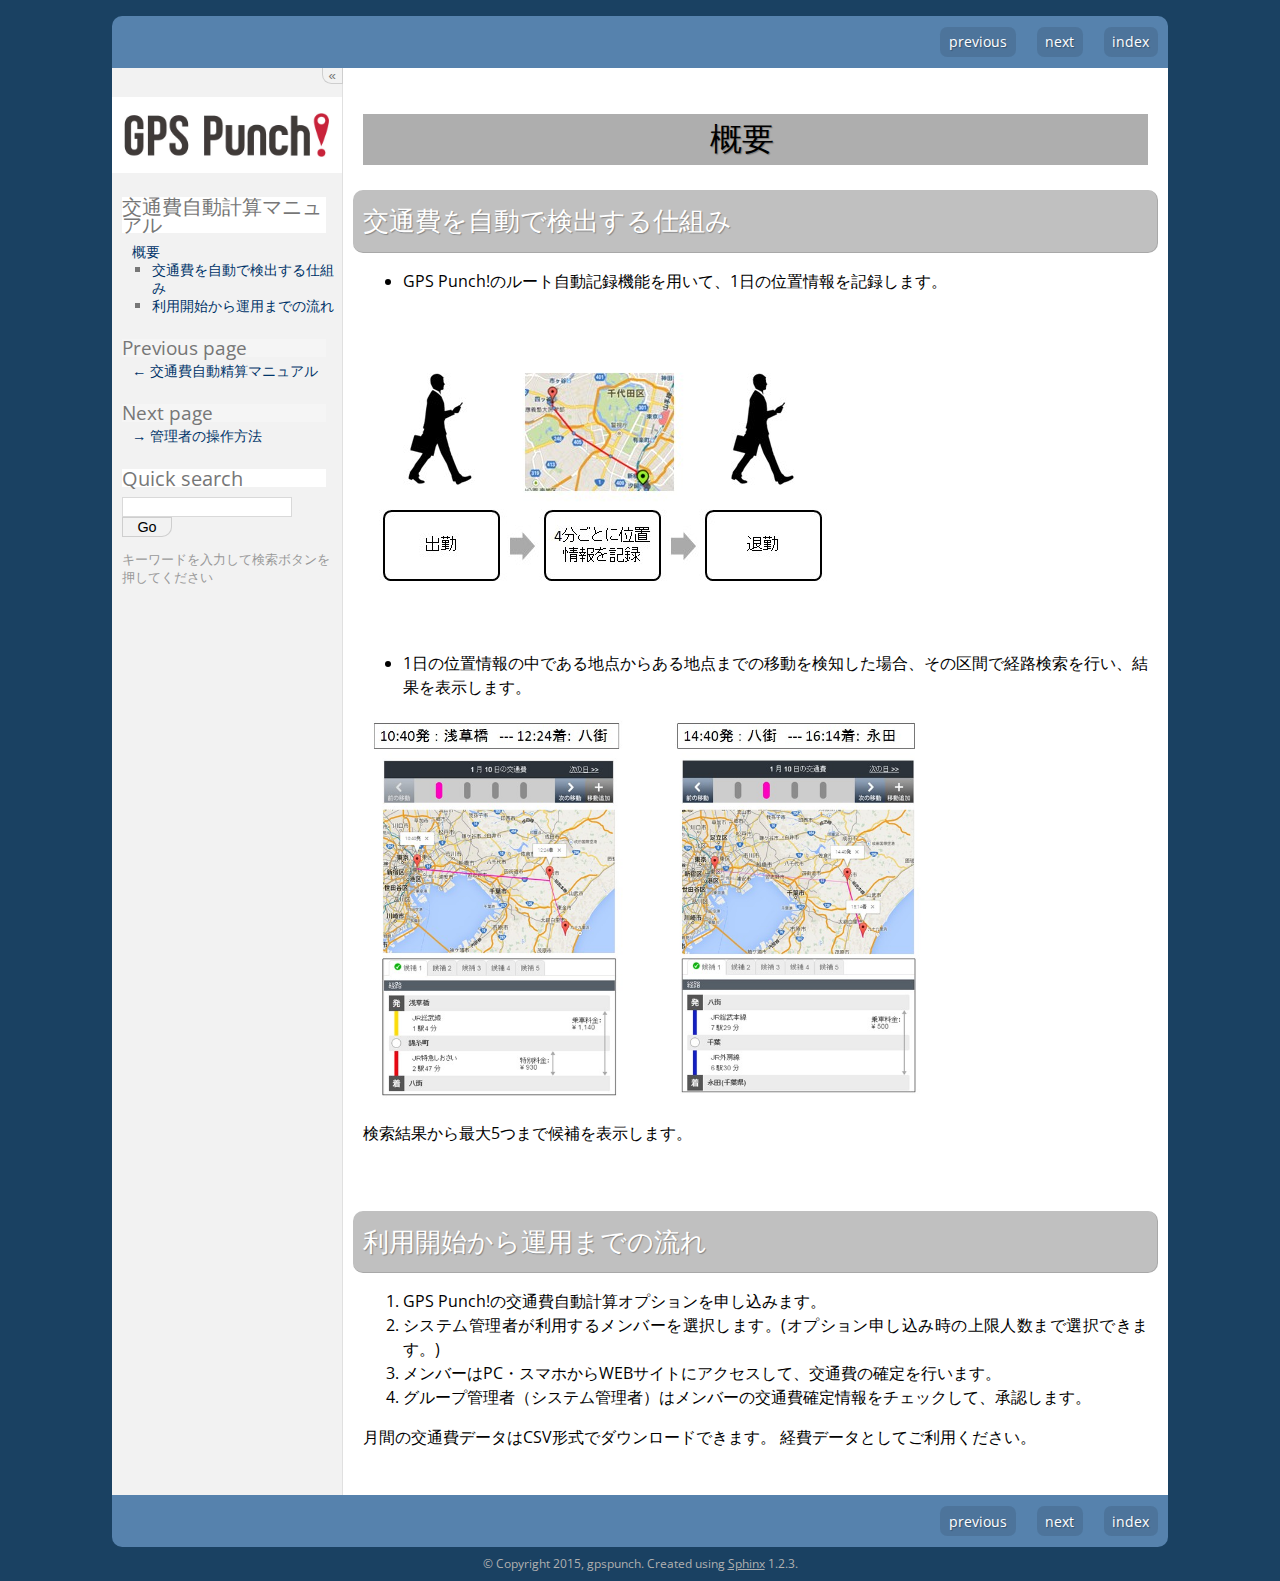
==== chap1.html @ 4dc42f8c "To some extent completed." ====
<!DOCTYPE html PUBLIC "-//W3C//DTD XHTML 1.0 Transitional//EN"
  "http://www.w3.org/TR/xhtml1/DTD/xhtml1-transitional.dtd">


<html xmlns="http://www.w3.org/1999/xhtml">
  <head>
    <meta http-equiv="Content-Type" content="text/html; charset=utf-8" />
    
    <title>概要 &mdash; afc 1.0.0 documentation</title>
    
    <link rel="stylesheet" href="_static/help.css" type="text/css" />
    <link rel="stylesheet" href="_static/pygments.css" type="text/css" />
    <link rel="stylesheet" href="//fonts.googleapis.com/css?family=Noticia+Text|Open+Sans|Droid+Sans+Mono" type="text/css" />
    
    <script type="text/javascript">
      var DOCUMENTATION_OPTIONS = {
        URL_ROOT:    './',
        VERSION:     '1.0.0',
        COLLAPSE_INDEX: false,
        FILE_SUFFIX: '.html',
        HAS_SOURCE:  true
      };
    </script>
    <script type="text/javascript" src="_static/jquery.js"></script>
    <script type="text/javascript" src="_static/underscore.js"></script>
    <script type="text/javascript" src="_static/doctools.js"></script>
    <script type="text/javascript" src="_static/jquery.balloon.js"></script>
    <script type="text/javascript" src="_static/jquery.smooth-scroll.min.js"></script>
    <script type="text/javascript" src="_static/help.js"></script>
    <script type="text/javascript" src="_static/jquery.cookie.js"></script>
    <script type="text/javascript" src="_static/cloud.js"></script>
    <link rel="top" title="afc 1.0.0 documentation" href="index.html" />
    <link rel="next" title="管理者の操作方法" href="chap2.html" />
    <link rel="prev" title="交通費自動精算マニュアル" href="index.html" /> 
        <meta name="viewport" content="width=device-width, initial-scale=1">
  </head>
  <body>
    <div class="relbar-top">
        
    <div class="related">
      <h3>Navigation</h3>
      <ul>
        <li class="right" style="margin-right: 10px">
          <a href="genindex.html" title="General Index"
             accesskey="I">index</a></li>
        <li class="right" >
          <a href="chap2.html" title="管理者の操作方法"
             accesskey="N">next</a> &nbsp; &nbsp;</li>
        <li class="right" >
          <a href="index.html" title="交通費自動精算マニュアル"
             accesskey="P">previous</a> &nbsp; &nbsp;</li>
    <li><a href="index.html">afc 1.0.0 documentation</a> &raquo;</li>
 
      </ul>
    </div>
    </div>
  

    <div class="document">
      <div class="documentwrapper">
        <div class="bodywrapper">
          <div class="body">
            
<div class="section" id="id1">
<h1>概要<a class="headerlink" href="#id1" title="Permalink to this headline">¶</a></h1>
<div class="section" id="id2">
<h2>交通費を自動で検出する仕組み<a class="headerlink" href="#id2" title="Permalink to this headline">¶</a></h2>
<ul class="simple">
<li>GPS Punch!のルート自動記録機能を用いて、1日の位置情報を記録します。</li>
</ul>
<p><img alt="自動記録の仕組みについて" src="_images/chp1_1.jpg" /></p>
<div class="line-block">
<div class="line"><br /></div>
</div>
<ul class="simple">
<li>1日の位置情報の中である地点からある地点までの移動を検知した場合、その区間で経路検索を行い、結果を表示します。</li>
</ul>
<p><a class="reference internal" href="_images/chp1_2.jpg"><img alt="入力画面について" src="_images/chp1_2.jpg" style="width: 570.0px; height: 390.6px;" /></a></p>
<p>検索結果から最大5つまで候補を表示します。</p>
<div class="line-block">
<div class="line"><br /></div>
</div>
</div>
<div class="section" id="id3">
<h2>利用開始から運用までの流れ<a class="headerlink" href="#id3" title="Permalink to this headline">¶</a></h2>
<ol class="arabic simple">
<li>GPS Punch!の交通費自動計算オプションを申し込みます。</li>
<li>システム管理者が利用するメンバーを選択します。(オプション申し込み時の上限人数まで選択できます。)</li>
<li>メンバーはPC・スマホからWEBサイトにアクセスして、交通費の確定を行います。</li>
<li>グループ管理者（システム管理者）はメンバーの交通費確定情報をチェックして、承認します。</li>
</ol>
<p>月間の交通費データはCSV形式でダウンロードできます。 経費データとしてご利用ください。</p>
</div>
</div>


          </div>
        </div>
      </div>
      <div class="sphinxsidebar">
        <div class="sphinxsidebarwrapper">
        <p class="logo"><a href="index.html" title="index">
          <img class="logo" src="_static/gpsp_logo.jpg" alt="Logo"/>
        </a></p>
  <h3><a href="index.html">交通費自動計算マニュアル</a></h3>
  <ul>
<li><a class="reference internal" href="#">概要</a><ul>
<li><a class="reference internal" href="#id2">交通費を自動で検出する仕組み</a></li>
<li><a class="reference internal" href="#id3">利用開始から運用までの流れ</a></li>
</ul>
</li>
</ul>

  <div class="sphinxprev">
    <h4>Previous page</h4>
    <p class="topless"><a href="index.html"
                          title="Previous page">&larr; 交通費自動精算マニュアル</a></p>
  </div>
  <div class="sphinxnext">
    <h4>Next page</h4>
    <p class="topless"><a href="chap2.html"
                          title="Next page">&rarr; 管理者の操作方法</a></p>
  </div>
<div id="searchbox" style="display: none">
  <h3>Quick search</h3>
    <form class="search" action="search.html" method="get">
      <input type="text" name="q" />
      <input type="submit" value="Go" />
      <input type="hidden" name="check_keywords" value="yes" />
      <input type="hidden" name="area" value="default" />
    </form>
    <p class="searchtip" style="font-size: 90%">
    キーワードを入力して検索ボタンを押してください
    </p>
</div>
<script type="text/javascript">$('#searchbox').show(0);</script>
<script>
  (function(i,s,o,g,r,a,m){i['GoogleAnalyticsObject']=r;i[r]=i[r]||function(){
  (i[r].q=i[r].q||[]).push(arguments)},i[r].l=1*new Date();a=s.createElement(o),
  m=s.getElementsByTagName(o)[0];a.async=1;a.src=g;m.parentNode.insertBefore(a,m)
  })(window,document,'script','//www.google-analytics.com/analytics.js','ga');

  ga('create', 'UA-36034455-1', 'auto');
  ga('send', 'pageview');

</script>
        </div>
      </div>
      <div class="clearer"></div>
    </div>
    <div class="relbar-bottom">
        
    <div class="related">
      <h3>Navigation</h3>
      <ul>
        <li class="right" style="margin-right: 10px">
          <a href="genindex.html" title="General Index"
             >index</a></li>
        <li class="right" >
          <a href="chap2.html" title="管理者の操作方法"
             >next</a> &nbsp; &nbsp;</li>
        <li class="right" >
          <a href="index.html" title="交通費自動精算マニュアル"
             >previous</a> &nbsp; &nbsp;</li>
    <li><a href="index.html">afc 1.0.0 documentation</a> &raquo;</li>
 
      </ul>
    </div>
    </div>

    <div class="footer">
        &copy; Copyright 2015, gpspunch.
      Created using <a href="http://sphinx-doc.org/">Sphinx</a> 1.2.3.
    </div>
    <!-- cloud_sptheme 1.4 -->
  </body>
</html>
---- _static/help.css ----
@import url("cloud.css");
h1 {
    background-color: #aeaeae !important;
}
h2 {
    background-color: #c0c0c0 !important;
    font-style:normal !important;
}
h3{
    background-color: #fff !important;
}
h4{
    background-color: #f5f5f5 !important;
}

div.sphinxsidebar #searchbox input[type="submit"] {
    width: 50px;
}
dt[id^='term'] {
    font-size: 100%;
    font-style:bold;
}
img.sp { max-height: 200px;}
.related li:last-child {
    visibility: hidden;
}
.strike {
    text-decoration: line-through;
}
.align-bottom {
    vertical-align: middle;
}
---- _static/pygments.css ----
.highlight .hll { background-color: #ffffcc }
.highlight  { background: #eeffcc; }
.highlight .c { color: #408090; font-style: italic } /* Comment */
.highlight .err { border: 1px solid #FF0000 } /* Error */
.highlight .k { color: #007020; font-weight: bold } /* Keyword */
.highlight .o { color: #666666 } /* Operator */
.highlight .cm { color: #408090; font-style: italic } /* Comment.Multiline */
.highlight .cp { color: #007020 } /* Comment.Preproc */
.highlight .c1 { color: #408090; font-style: italic } /* Comment.Single */
.highlight .cs { color: #408090; background-color: #fff0f0 } /* Comment.Special */
.highlight .gd { color: #A00000 } /* Generic.Deleted */
.highlight .ge { font-style: italic } /* Generic.Emph */
.highlight .gr { color: #FF0000 } /* Generic.Error */
.highlight .gh { color: #000080; font-weight: bold } /* Generic.Heading */
.highlight .gi { color: #00A000 } /* Generic.Inserted */
.highlight .go { color: #333333 } /* Generic.Output */
.highlight .gp { color: #c65d09; font-weight: bold } /* Generic.Prompt */
.highlight .gs { font-weight: bold } /* Generic.Strong */
.highlight .gu { color: #800080; font-weight: bold } /* Generic.Subheading */
.highlight .gt { color: #0044DD } /* Generic.Traceback */
.highlight .kc { color: #007020; font-weight: bold } /* Keyword.Constant */
.highlight .kd { color: #007020; font-weight: bold } /* Keyword.Declaration */
.highlight .kn { color: #007020; font-weight: bold } /* Keyword.Namespace */
.highlight .kp { color: #007020 } /* Keyword.Pseudo */
.highlight .kr { color: #007020; font-weight: bold } /* Keyword.Reserved */
.highlight .kt { color: #902000 } /* Keyword.Type */
.highlight .m { color: #208050 } /* Literal.Number */
.highlight .s { color: #4070a0 } /* Literal.String */
.highlight .na { color: #4070a0 } /* Name.Attribute */
.highlight .nb { color: #007020 } /* Name.Builtin */
.highlight .nc { color: #0e84b5; font-weight: bold } /* Name.Class */
.highlight .no { color: #60add5 } /* Name.Constant */
.highlight .nd { color: #555555; font-weight: bold } /* Name.Decorator */
.highlight .ni { color: #d55537; font-weight: bold } /* Name.Entity */
.highlight .ne { color: #007020 } /* Name.Exception */
.highlight .nf { color: #06287e } /* Name.Function */
.highlight .nl { color: #002070; font-weight: bold } /* Name.Label */
.highlight .nn { color: #0e84b5; font-weight: bold } /* Name.Namespace */
.highlight .nt { color: #062873; font-weight: bold } /* Name.Tag */
.highlight .nv { color: #bb60d5 } /* Name.Variable */
.highlight .ow { color: #007020; font-weight: bold } /* Operator.Word */
.highlight .w { color: #bbbbbb } /* Text.Whitespace */
.highlight .mf { color: #208050 } /* Literal.Number.Float */
.highlight .mh { color: #208050 } /* Literal.Number.Hex */
.highlight .mi { color: #208050 } /* Literal.Number.Integer */
.highlight .mo { color: #208050 } /* Literal.Number.Oct */
.highlight .sb { color: #4070a0 } /* Literal.String.Backtick */
.highlight .sc { color: #4070a0 } /* Literal.String.Char */
.highlight .sd { color: #4070a0; font-style: italic } /* Literal.String.Doc */
.highlight .s2 { color: #4070a0 } /* Literal.String.Double */
.highlight .se { color: #4070a0; font-weight: bold } /* Literal.String.Escape */
.highlight .sh { color: #4070a0 } /* Literal.String.Heredoc */
.highlight .si { color: #70a0d0; font-style: italic } /* Literal.String.Interpol */
.highlight .sx { color: #c65d09 } /* Literal.String.Other */
.highlight .sr { color: #235388 } /* Literal.String.Regex */
.highlight .s1 { color: #4070a0 } /* Literal.String.Single */
.highlight .ss { color: #517918 } /* Literal.String.Symbol */
.highlight .bp { color: #007020 } /* Name.Builtin.Pseudo */
.highlight .vc { color: #bb60d5 } /* Name.Variable.Class */
.highlight .vg { color: #bb60d5 } /* Name.Variable.Global */
.highlight .vi { color: #bb60d5 } /* Name.Variable.Instance */
.highlight .il { color: #208050 } /* Literal.Number.Integer.Long */
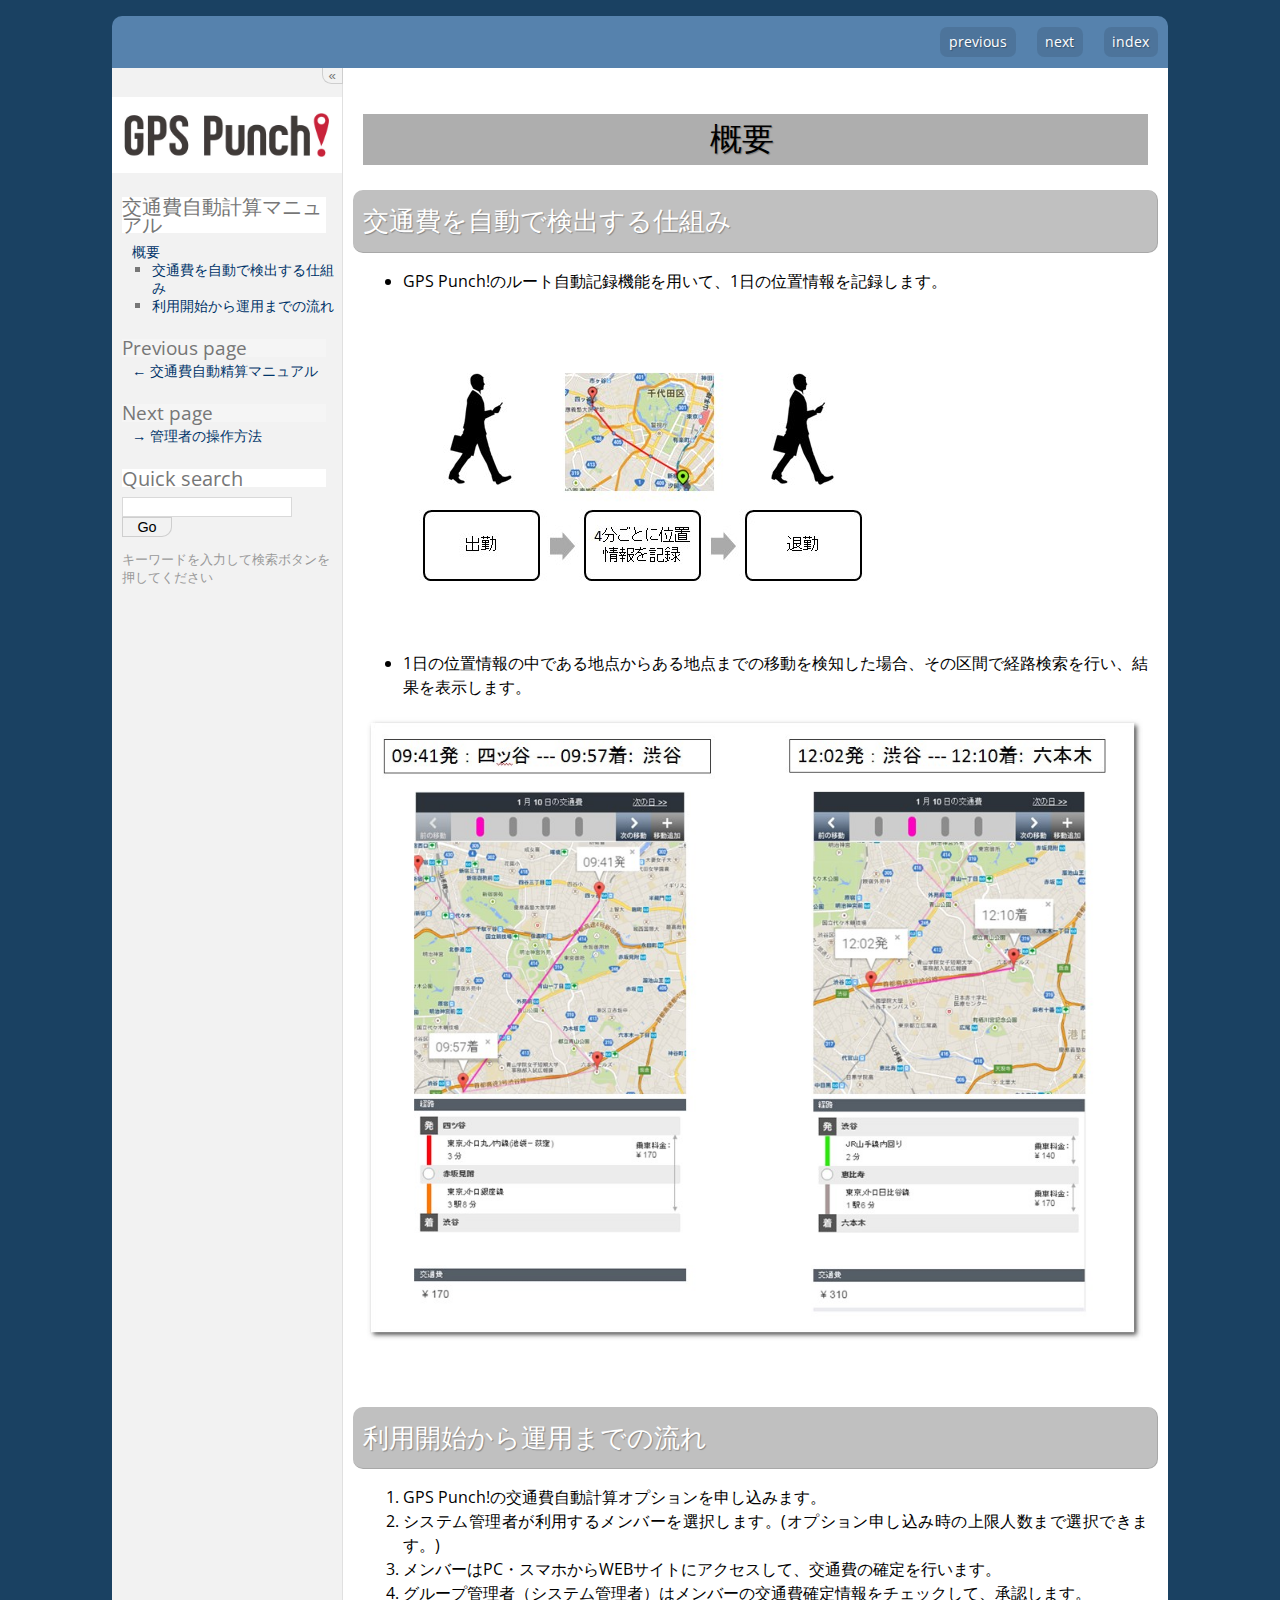
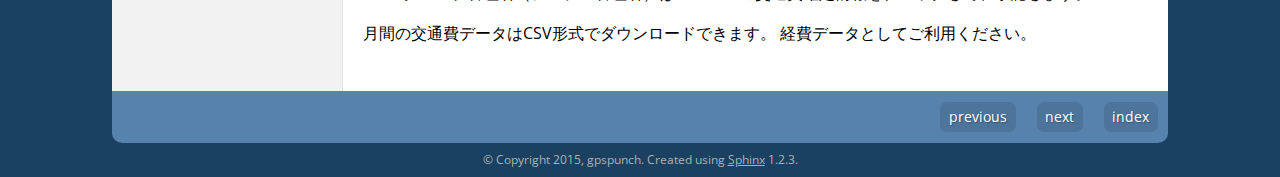
==== commit 23091de8: "Fixed images." ====
--- a/chap1.html
+++ b/chap1.html
@@ -67,18 +67,18 @@
 <h1>概要<a class="headerlink" href="#id1" title="Permalink to this headline">¶</a></h1>
 <div class="section" id="id2">
 <h2>交通費を自動で検出する仕組み<a class="headerlink" href="#id2" title="Permalink to this headline">¶</a></h2>
-<ul class="simple">
-<li>GPS Punch!のルート自動記録機能を用いて、1日の位置情報を記録します。</li>
+<ul>
+<li><p class="first">GPS Punch!のルート自動記録機能を用いて、1日の位置情報を記録します。</p>
+<p><img alt="自動記録の仕組みについて" src="_images/chp1_1.jpg" /></p>
+</li>
 </ul>
-<p><img alt="自動記録の仕組みについて" src="_images/chp1_1.jpg" /></p>
 <div class="line-block">
 <div class="line"><br /></div>
 </div>
 <ul class="simple">
 <li>1日の位置情報の中である地点からある地点までの移動を検知した場合、その区間で経路検索を行い、結果を表示します。</li>
 </ul>
-<p><a class="reference internal" href="_images/chp1_2.jpg"><img alt="入力画面について" src="_images/chp1_2.jpg" style="width: 570.0px; height: 390.6px;" /></a></p>
-<p>検索結果から最大5つまで候補を表示します。</p>
+<p><a class="reference internal" href="_images/chp1_2.jpg"><img alt="入力画面について" src="_images/chp1_2.jpg" style="width: 780.0px; height: 626.4px;" /></a></p>
 <div class="line-block">
 <div class="line"><br /></div>
 </div>
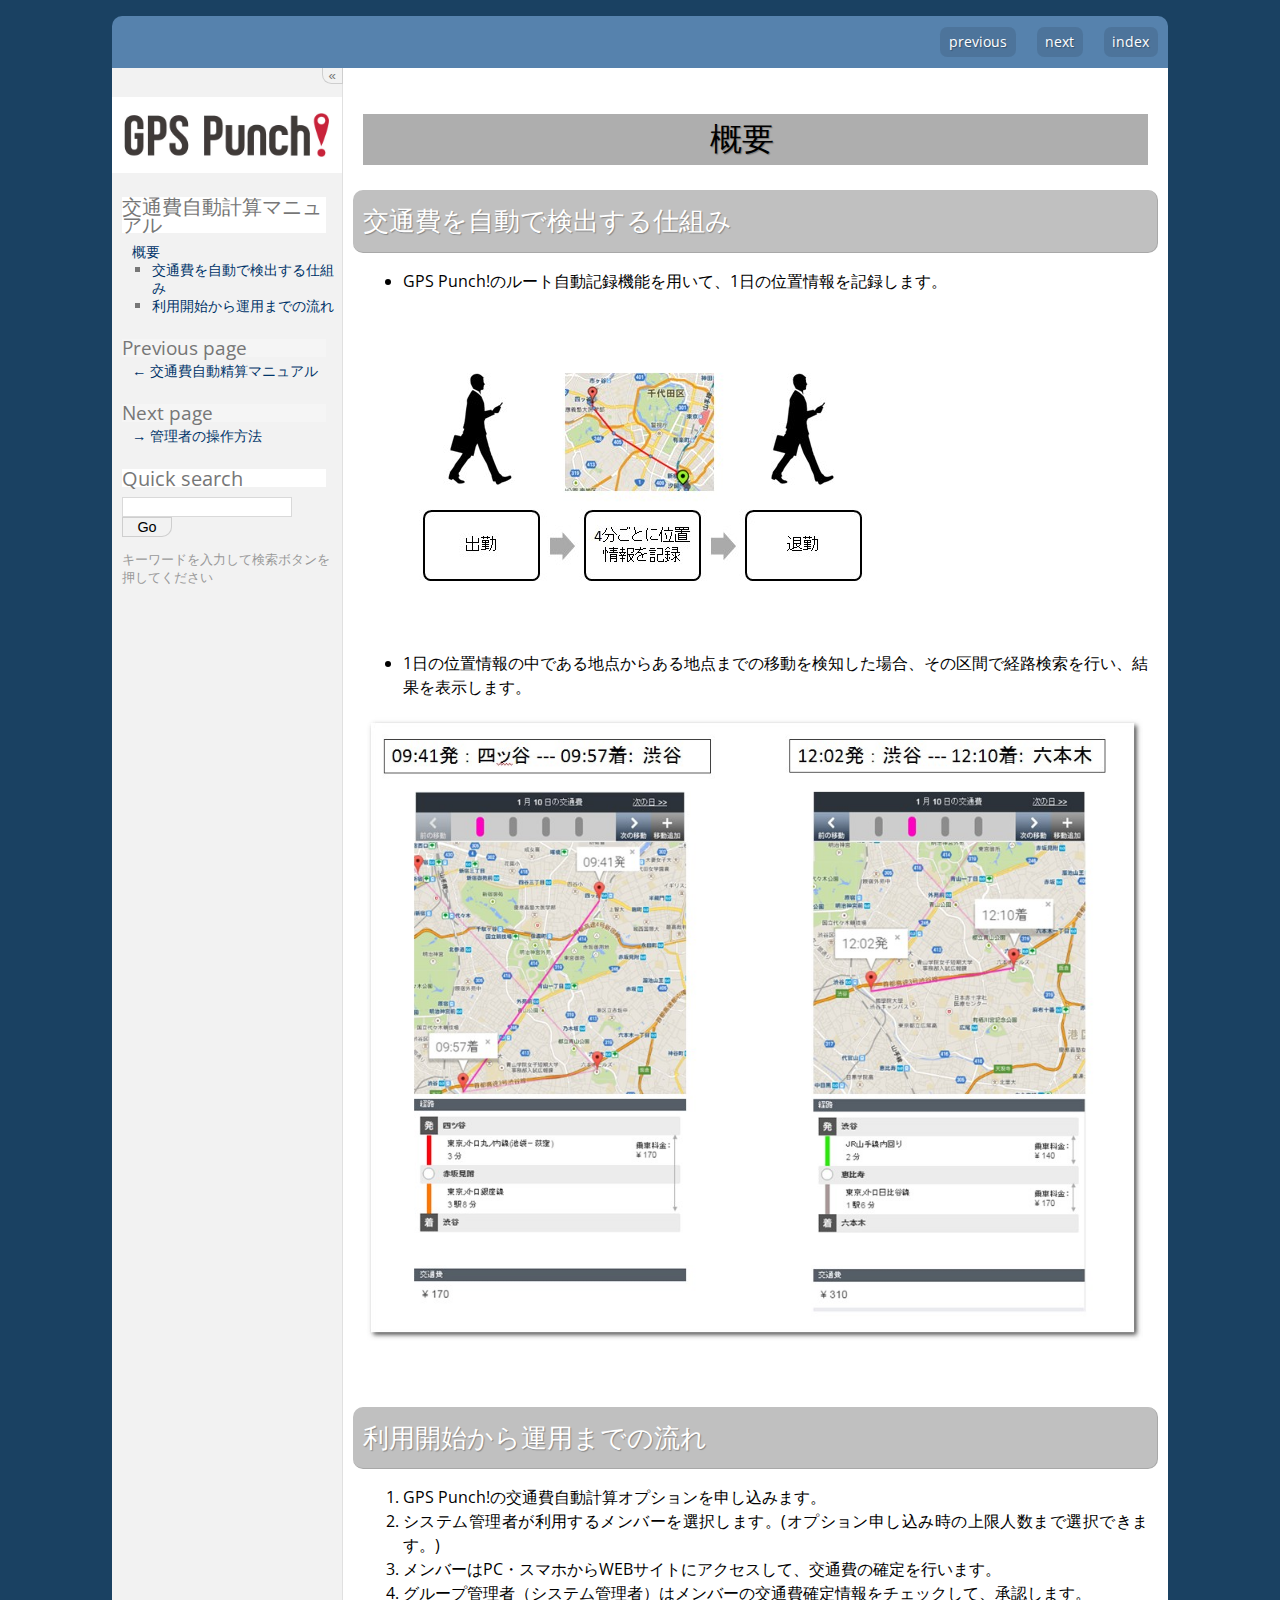
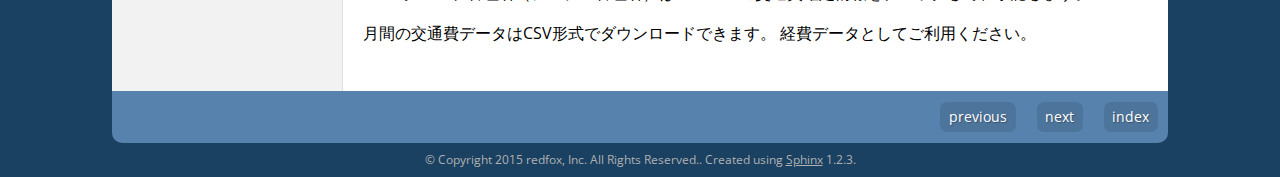
==== commit 726243bf: "Fixed title." ====
--- a/chap1.html
+++ b/chap1.html
@@ -171,7 +171,7 @@
     </div>
 
     <div class="footer">
-        &copy; Copyright 2015, gpspunch.
+        &copy; Copyright 2015 redfox, Inc. All Rights Reserved..
       Created using <a href="http://sphinx-doc.org/">Sphinx</a> 1.2.3.
     </div>
     <!-- cloud_sptheme 1.4 -->
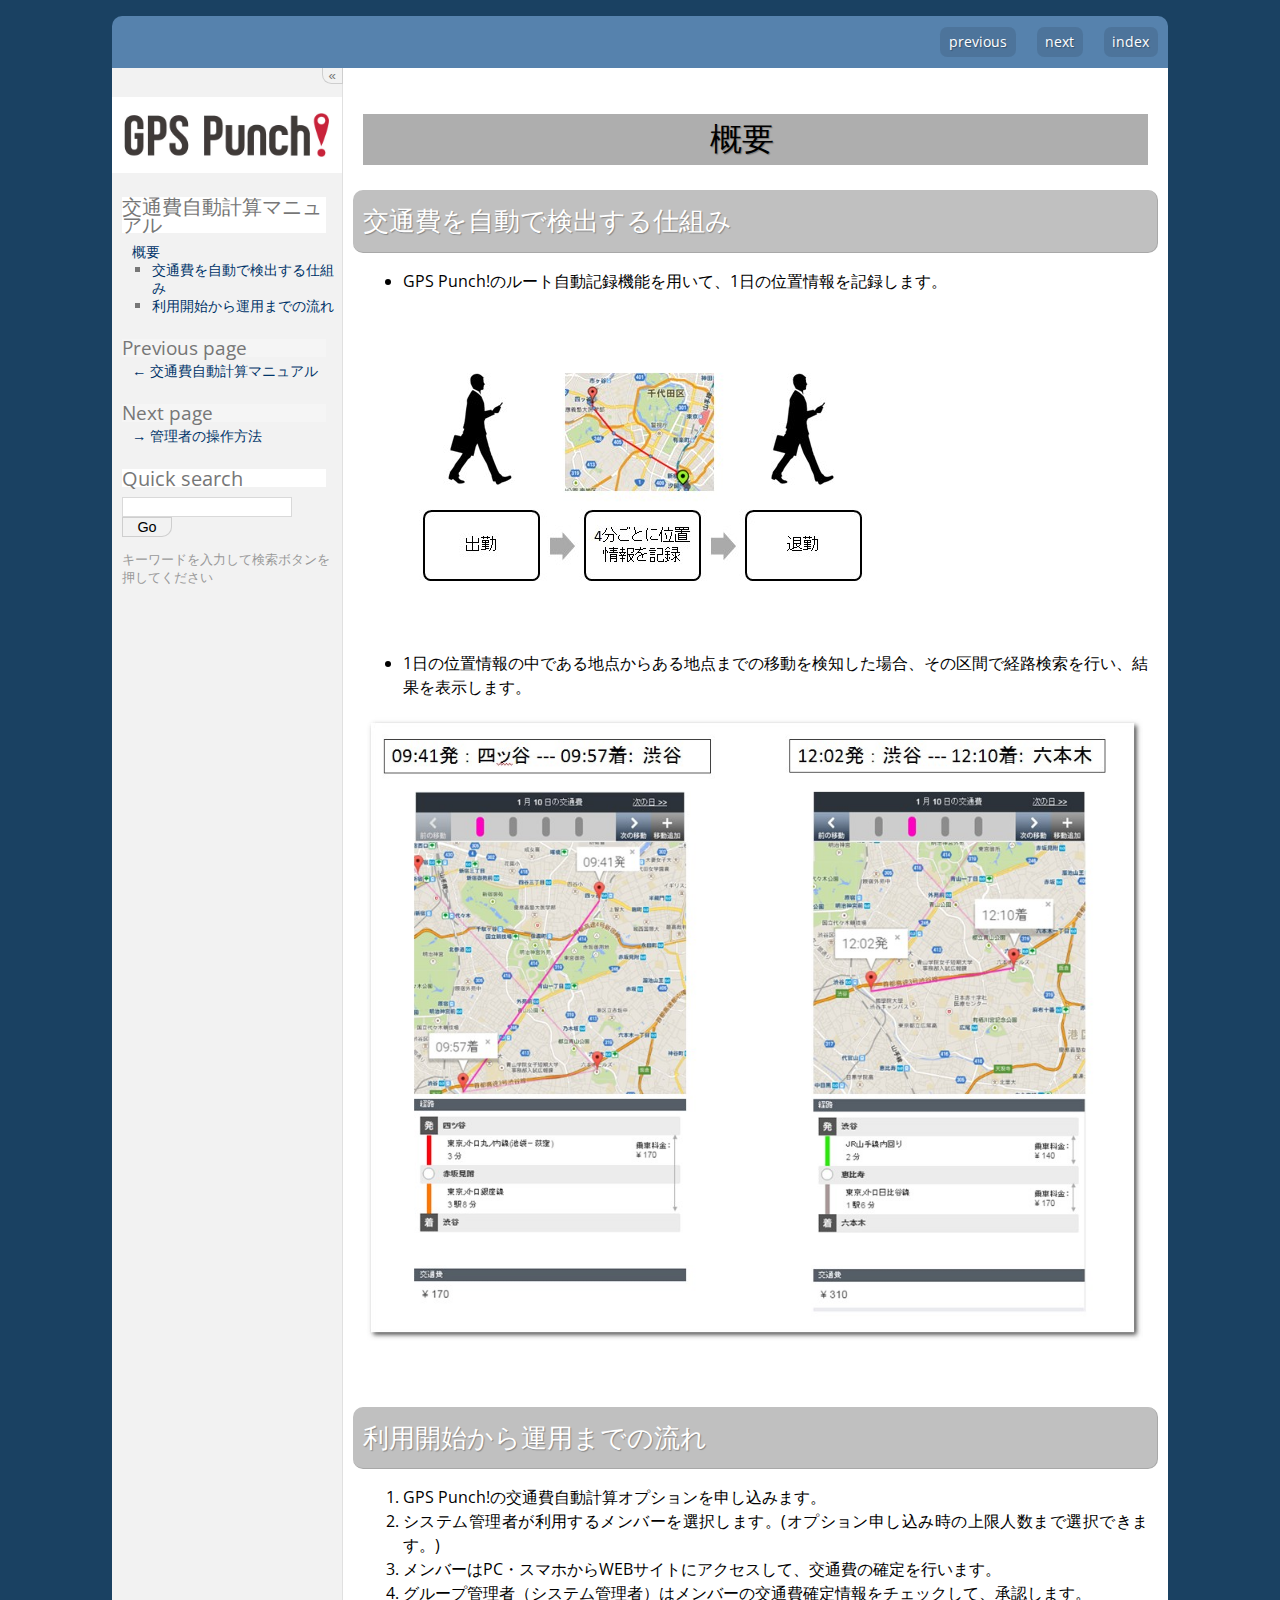
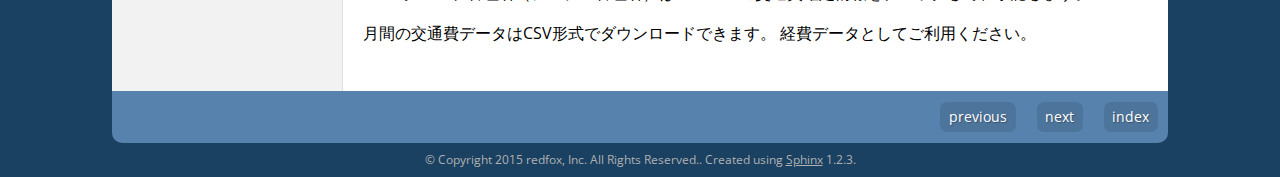
==== commit 49f407d3: "Added delete op." ====
--- a/chap1.html
+++ b/chap1.html
@@ -33,7 +33,7 @@
     <script type="text/javascript" src="_static/cloud.js"></script>
     <link rel="top" title="afc 1.0.0 documentation" href="index.html" />
     <link rel="next" title="管理者の操作方法" href="chap2.html" />
-    <link rel="prev" title="交通費自動精算マニュアル" href="index.html" /> 
+    <link rel="prev" title="交通費自動計算マニュアル" href="index.html" /> 
         <meta name="viewport" content="width=device-width, initial-scale=1">
   </head>
   <body>
@@ -49,7 +49,7 @@
           <a href="chap2.html" title="管理者の操作方法"
              accesskey="N">next</a> &nbsp; &nbsp;</li>
         <li class="right" >
-          <a href="index.html" title="交通費自動精算マニュアル"
+          <a href="index.html" title="交通費自動計算マニュアル"
              accesskey="P">previous</a> &nbsp; &nbsp;</li>
     <li><a href="index.html">afc 1.0.0 documentation</a> &raquo;</li>
  
@@ -116,7 +116,7 @@
   <div class="sphinxprev">
     <h4>Previous page</h4>
     <p class="topless"><a href="index.html"
-                          title="Previous page">&larr; 交通費自動精算マニュアル</a></p>
+                          title="Previous page">&larr; 交通費自動計算マニュアル</a></p>
   </div>
   <div class="sphinxnext">
     <h4>Next page</h4>
@@ -162,7 +162,7 @@
           <a href="chap2.html" title="管理者の操作方法"
              >next</a> &nbsp; &nbsp;</li>
         <li class="right" >
-          <a href="index.html" title="交通費自動精算マニュアル"
+          <a href="index.html" title="交通費自動計算マニュアル"
              >previous</a> &nbsp; &nbsp;</li>
     <li><a href="index.html">afc 1.0.0 documentation</a> &raquo;</li>
  
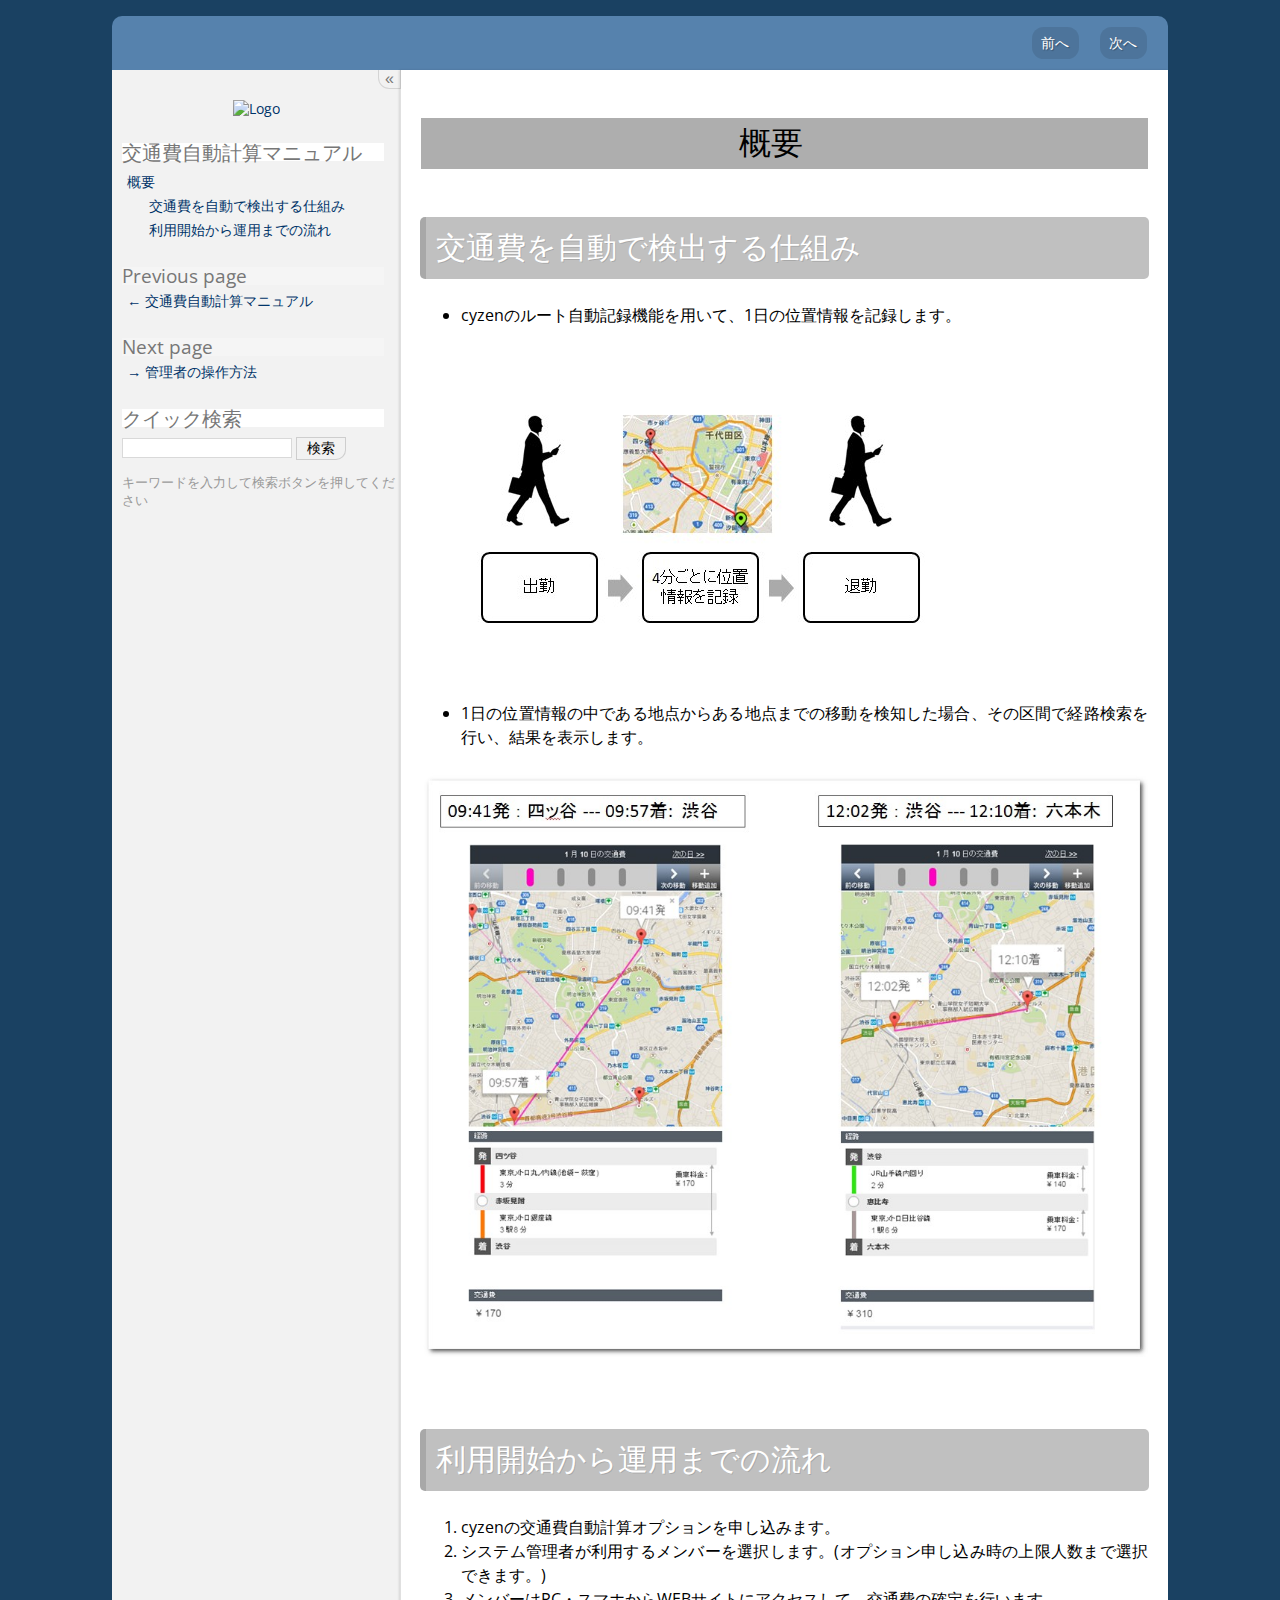
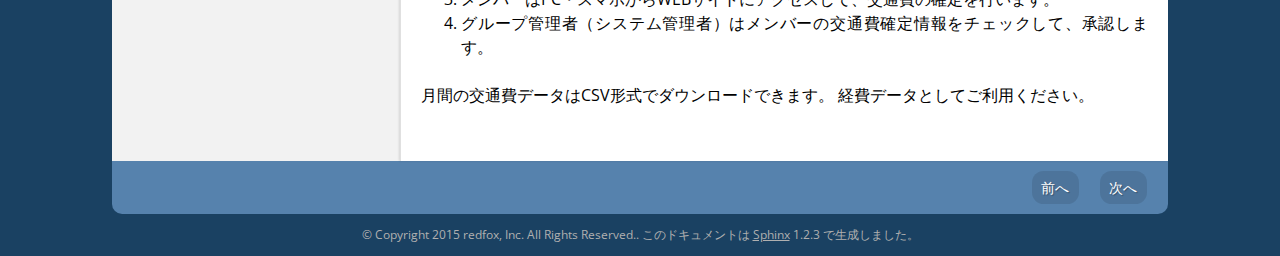
==== commit afb8cb53: "Fixed service name." ====
--- a/chap1.html
+++ b/chap1.html
@@ -8,7 +8,7 @@
   <head>
     <meta http-equiv="Content-Type" content="text/html; charset=utf-8" />
     
-    <title>概要 &mdash; afc 1.0.0 documentation</title>
+    <title>概要 &mdash; afc 1.0.1 ドキュメント</title>
     
     <link rel="stylesheet" href="_static/help.css" type="text/css" />
     <link rel="stylesheet" href="_static/pygments.css" type="text/css" />
@@ -17,7 +17,7 @@
     <script type="text/javascript">
       var DOCUMENTATION_OPTIONS = {
         URL_ROOT:    './',
-        VERSION:     '1.0.0',
+        VERSION:     '1.0.1',
         COLLAPSE_INDEX: false,
         FILE_SUFFIX: '.html',
         HAS_SOURCE:  true
@@ -26,12 +26,13 @@
     <script type="text/javascript" src="_static/jquery.js"></script>
     <script type="text/javascript" src="_static/underscore.js"></script>
     <script type="text/javascript" src="_static/doctools.js"></script>
+    <script type="text/javascript" src="_static/translations.js"></script>
     <script type="text/javascript" src="_static/jquery.balloon.js"></script>
     <script type="text/javascript" src="_static/jquery.smooth-scroll.min.js"></script>
     <script type="text/javascript" src="_static/help.js"></script>
     <script type="text/javascript" src="_static/jquery.cookie.js"></script>
     <script type="text/javascript" src="_static/cloud.js"></script>
-    <link rel="top" title="afc 1.0.0 documentation" href="index.html" />
+    <link rel="top" title="afc 1.0.1 ドキュメント" href="index.html" />
     <link rel="next" title="管理者の操作方法" href="chap2.html" />
     <link rel="prev" title="交通費自動計算マニュアル" href="index.html" /> 
         <meta name="viewport" content="width=device-width, initial-scale=1">
@@ -40,18 +41,18 @@
     <div class="relbar-top">
         
     <div class="related">
-      <h3>Navigation</h3>
+      <h3>ナビゲーション</h3>
       <ul>
-        <li class="right" style="margin-right: 10px">
-          <a href="genindex.html" title="General Index"
-             accesskey="I">index</a></li>
+        <li class="right" style="margin-right: 10px;display:none">
+          <a href="genindex.html" title="総合索引"
+             accesskey="I">索引</a></li>
         <li class="right" >
           <a href="chap2.html" title="管理者の操作方法"
-             accesskey="N">next</a> &nbsp; &nbsp;</li>
+             accesskey="N">次へ</a> &nbsp; &nbsp;</li>
         <li class="right" >
           <a href="index.html" title="交通費自動計算マニュアル"
-             accesskey="P">previous</a> &nbsp; &nbsp;</li>
-    <li><a href="index.html">afc 1.0.0 documentation</a> &raquo;</li>
+             accesskey="P">前へ</a> &nbsp; &nbsp;</li>
+    <li><a href="index.html">afc 1.0.1 ドキュメント</a> &raquo;</li>
  
       </ul>
     </div>
@@ -64,11 +65,11 @@
           <div class="body">
             
 <div class="section" id="id1">
-<h1>概要<a class="headerlink" href="#id1" title="Permalink to this headline">¶</a></h1>
+<h1>概要<a class="headerlink" href="#id1" title="このヘッドラインへのパーマリンク">¶</a></h1>
 <div class="section" id="id2">
-<h2>交通費を自動で検出する仕組み<a class="headerlink" href="#id2" title="Permalink to this headline">¶</a></h2>
+<h2>交通費を自動で検出する仕組み<a class="headerlink" href="#id2" title="このヘッドラインへのパーマリンク">¶</a></h2>
 <ul>
-<li><p class="first">GPS Punch!のルート自動記録機能を用いて、1日の位置情報を記録します。</p>
+<li><p class="first">cyzenのルート自動記録機能を用いて、1日の位置情報を記録します。</p>
 <p><img alt="自動記録の仕組みについて" src="_images/chp1_1.jpg" /></p>
 </li>
 </ul>
@@ -84,9 +85,9 @@
 </div>
 </div>
 <div class="section" id="id3">
-<h2>利用開始から運用までの流れ<a class="headerlink" href="#id3" title="Permalink to this headline">¶</a></h2>
+<h2>利用開始から運用までの流れ<a class="headerlink" href="#id3" title="このヘッドラインへのパーマリンク">¶</a></h2>
 <ol class="arabic simple">
-<li>GPS Punch!の交通費自動計算オプションを申し込みます。</li>
+<li>cyzenの交通費自動計算オプションを申し込みます。</li>
 <li>システム管理者が利用するメンバーを選択します。(オプション申し込み時の上限人数まで選択できます。)</li>
 <li>メンバーはPC・スマホからWEBサイトにアクセスして、交通費の確定を行います。</li>
 <li>グループ管理者（システム管理者）はメンバーの交通費確定情報をチェックして、承認します。</li>
@@ -102,7 +103,7 @@
       <div class="sphinxsidebar">
         <div class="sphinxsidebarwrapper">
         <p class="logo"><a href="index.html" title="index">
-          <img class="logo" src="_static/gpsp_logo.jpg" alt="Logo"/>
+          <img class="logo" src="_static/cyzen_logo.png" alt="Logo"/>
         </a></p>
   <h3><a href="index.html">交通費自動計算マニュアル</a></h3>
   <ul>
@@ -124,10 +125,10 @@
                           title="Next page">&rarr; 管理者の操作方法</a></p>
   </div>
 <div id="searchbox" style="display: none">
-  <h3>Quick search</h3>
+  <h3>クイック検索</h3>
     <form class="search" action="search.html" method="get">
       <input type="text" name="q" />
-      <input type="submit" value="Go" />
+      <input type="submit" value="検索" />
       <input type="hidden" name="check_keywords" value="yes" />
       <input type="hidden" name="area" value="default" />
     </form>
@@ -153,18 +154,18 @@
     <div class="relbar-bottom">
         
     <div class="related">
-      <h3>Navigation</h3>
+      <h3>ナビゲーション</h3>
       <ul>
-        <li class="right" style="margin-right: 10px">
-          <a href="genindex.html" title="General Index"
-             >index</a></li>
+        <li class="right" style="margin-right: 10px;display:none">
+          <a href="genindex.html" title="総合索引"
+             >索引</a></li>
         <li class="right" >
           <a href="chap2.html" title="管理者の操作方法"
-             >next</a> &nbsp; &nbsp;</li>
+             >次へ</a> &nbsp; &nbsp;</li>
         <li class="right" >
           <a href="index.html" title="交通費自動計算マニュアル"
-             >previous</a> &nbsp; &nbsp;</li>
-    <li><a href="index.html">afc 1.0.0 documentation</a> &raquo;</li>
+             >前へ</a> &nbsp; &nbsp;</li>
+    <li><a href="index.html">afc 1.0.1 ドキュメント</a> &raquo;</li>
  
       </ul>
     </div>
@@ -172,7 +173,7 @@
 
     <div class="footer">
         &copy; Copyright 2015 redfox, Inc. All Rights Reserved..
-      Created using <a href="http://sphinx-doc.org/">Sphinx</a> 1.2.3.
+      このドキュメントは <a href="http://sphinx-doc.org/">Sphinx</a> 1.2.3 で生成しました。
     </div>
     <!-- cloud_sptheme 1.4 -->
   </body>
--- a/_static/help.css
+++ b/_static/help.css
@@ -12,7 +12,9 @@
 h4{
     background-color: #f5f5f5 !important;
 }
-
+img {
+    height: auto !important;
+}
 div.sphinxsidebar #searchbox input[type="submit"] {
     width: 50px;
 }
--- a/_static/pygments.css
+++ b/_static/pygments.css
@@ -40,6 +40,7 @@
 .highlight .nv { color: #bb60d5 } /* Name.Variable */
 .highlight .ow { color: #007020; font-weight: bold } /* Operator.Word */
 .highlight .w { color: #bbbbbb } /* Text.Whitespace */
+.highlight .mb { color: #208050 } /* Literal.Number.Bin */
 .highlight .mf { color: #208050 } /* Literal.Number.Float */
 .highlight .mh { color: #208050 } /* Literal.Number.Hex */
 .highlight .mi { color: #208050 } /* Literal.Number.Integer */
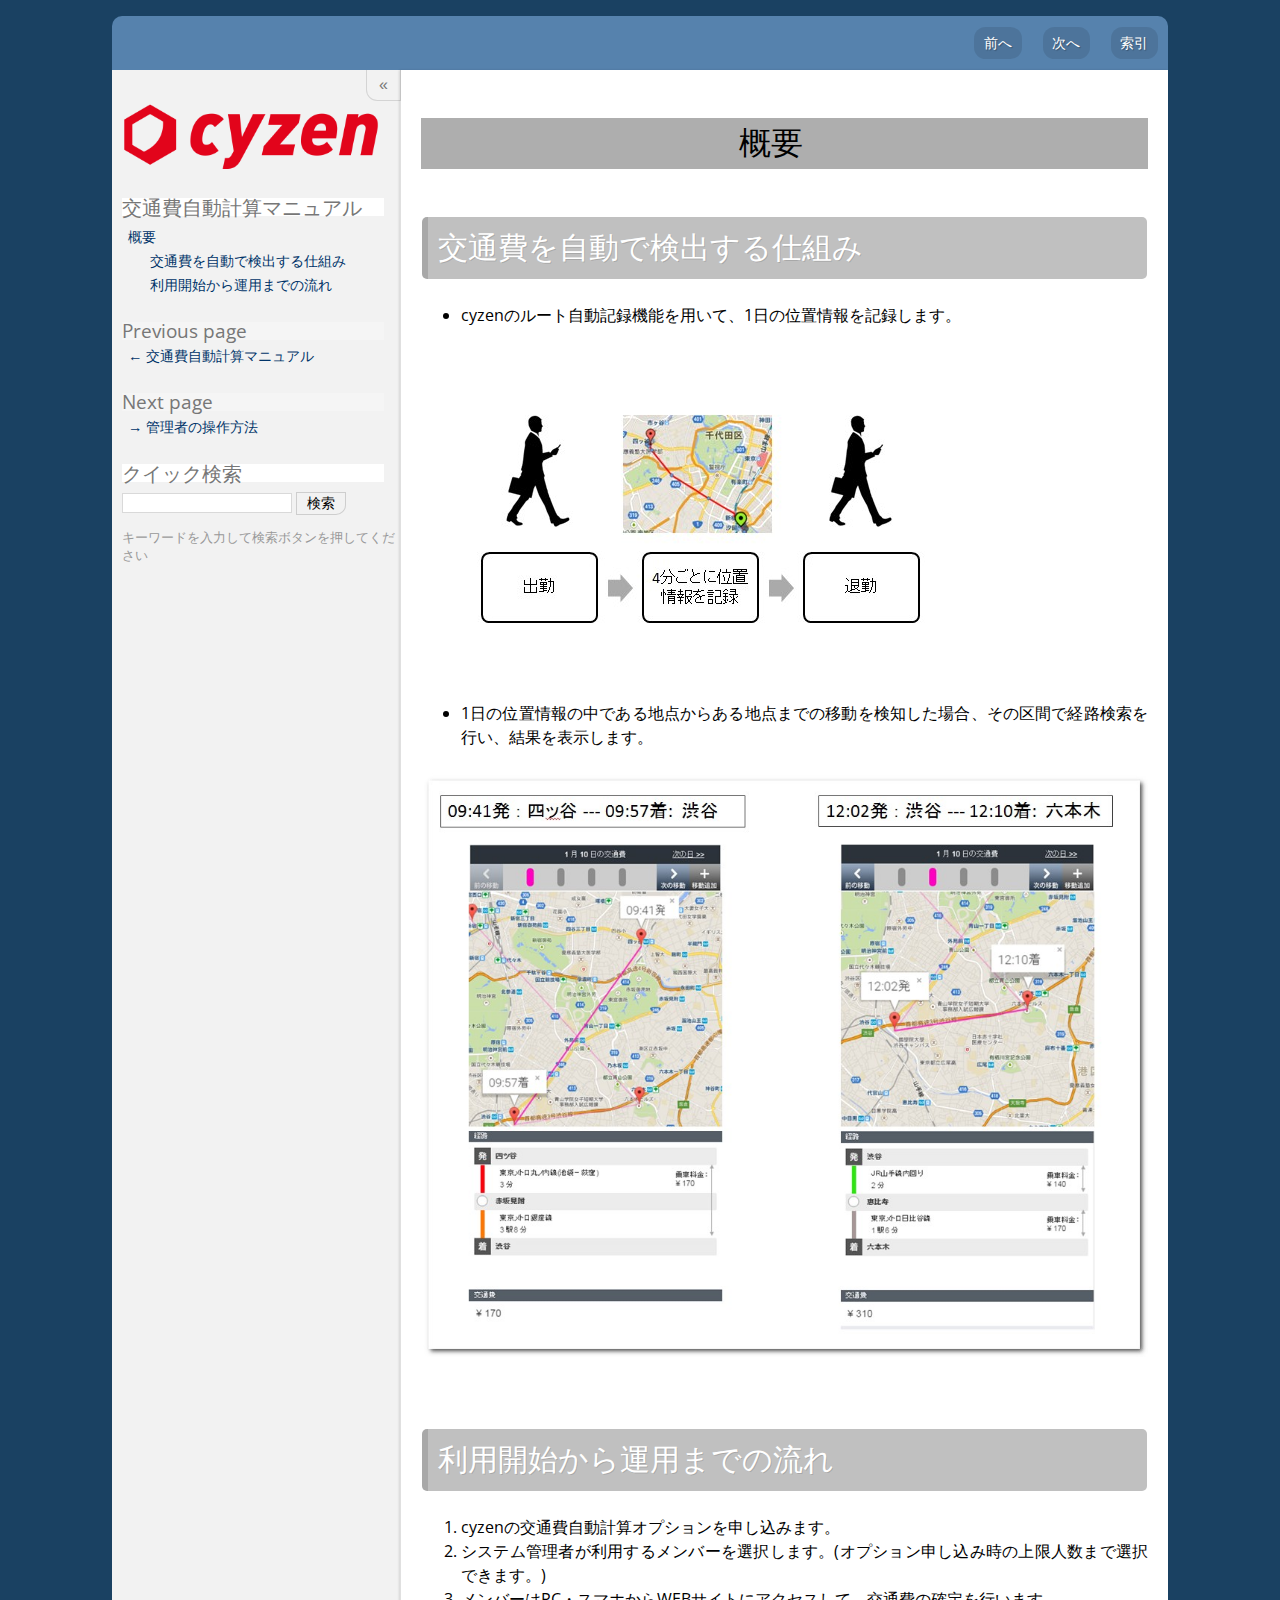
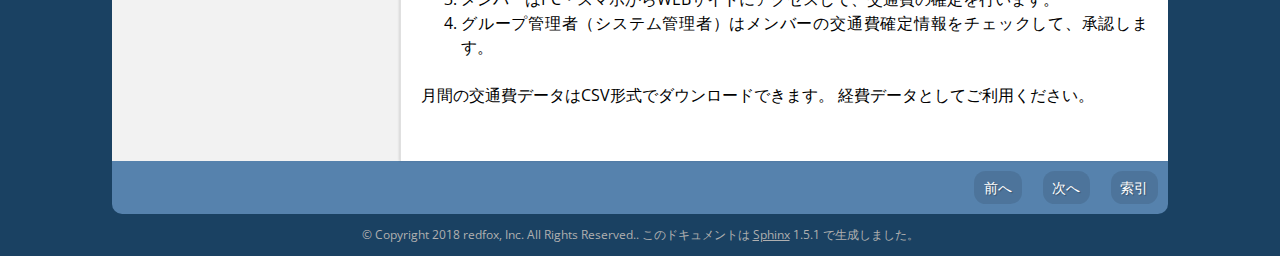
==== commit df18c0fd: "Fixed contents" ====
--- a/chap1.html
+++ b/chap1.html
@@ -4,14 +4,15 @@
   "http://www.w3.org/TR/xhtml1/DTD/xhtml1-transitional.dtd">
 
 
-<html xmlns="http://www.w3.org/1999/xhtml">
+<html xmlns="http://www.w3.org/1999/xhtml" lang="ja">
   <head>
     <meta http-equiv="Content-Type" content="text/html; charset=utf-8" />
     
-    <title>概要 &mdash; afc 1.0.1 ドキュメント</title>
+    <title>概要 &#8212; afc 1.0.1 ドキュメント</title>
     
     <link rel="stylesheet" href="_static/help.css" type="text/css" />
     <link rel="stylesheet" href="_static/pygments.css" type="text/css" />
+    <link rel="stylesheet" href="_static/sphinxcontrib-images/LightBox2/lightbox2/css/lightbox.css" type="text/css" />
     <link rel="stylesheet" href="//fonts.googleapis.com/css?family=Noticia+Text|Open+Sans|Droid+Sans+Mono" type="text/css" />
     
     <script type="text/javascript">
@@ -20,30 +21,35 @@
         VERSION:     '1.0.1',
         COLLAPSE_INDEX: false,
         FILE_SUFFIX: '.html',
-        HAS_SOURCE:  true
+        HAS_SOURCE:  true,
+        SOURCELINK_SUFFIX: '.txt'
       };
     </script>
     <script type="text/javascript" src="_static/jquery.js"></script>
     <script type="text/javascript" src="_static/underscore.js"></script>
     <script type="text/javascript" src="_static/doctools.js"></script>
     <script type="text/javascript" src="_static/translations.js"></script>
+    <script type="text/javascript" src="_static/sphinxcontrib-images/LightBox2/lightbox2/js/jquery-1.11.0.min.js"></script>
+    <script type="text/javascript" src="_static/sphinxcontrib-images/LightBox2/lightbox2/js/lightbox.min.js"></script>
+    <script type="text/javascript" src="_static/sphinxcontrib-images/LightBox2/lightbox2-customize/jquery-noconflict.js"></script>
     <script type="text/javascript" src="_static/jquery.balloon.js"></script>
     <script type="text/javascript" src="_static/jquery.smooth-scroll.min.js"></script>
     <script type="text/javascript" src="_static/help.js"></script>
     <script type="text/javascript" src="_static/jquery.cookie.js"></script>
     <script type="text/javascript" src="_static/cloud.js"></script>
-    <link rel="top" title="afc 1.0.1 ドキュメント" href="index.html" />
+    <link rel="index" title="索引" href="genindex.html" />
+    <link rel="search" title="検索" href="search.html" />
     <link rel="next" title="管理者の操作方法" href="chap2.html" />
     <link rel="prev" title="交通費自動計算マニュアル" href="index.html" /> 
         <meta name="viewport" content="width=device-width, initial-scale=1">
   </head>
-  <body>
+  <body role="document">
     <div class="relbar-top">
         
-    <div class="related">
+    <div class="related" role="navigation" aria-label="related navigation">
       <h3>ナビゲーション</h3>
       <ul>
-        <li class="right" style="margin-right: 10px;display:none">
+        <li class="right" style="margin-right: 10px">
           <a href="genindex.html" title="総合索引"
              accesskey="I">索引</a></li>
         <li class="right" >
@@ -52,7 +58,7 @@
         <li class="right" >
           <a href="index.html" title="交通費自動計算マニュアル"
              accesskey="P">前へ</a> &nbsp; &nbsp;</li>
-    <li><a href="index.html">afc 1.0.1 ドキュメント</a> &raquo;</li>
+    <li><a href="index.html">afc 1.0.1 ドキュメント</a> &#187;</li>
  
       </ul>
     </div>
@@ -62,7 +68,7 @@
     <div class="document">
       <div class="documentwrapper">
         <div class="bodywrapper">
-          <div class="body">
+          <div class="body" role="main">
             
 <div class="section" id="id1">
 <h1>概要<a class="headerlink" href="#id1" title="このヘッドラインへのパーマリンク">¶</a></h1>
@@ -100,7 +106,7 @@
           </div>
         </div>
       </div>
-      <div class="sphinxsidebar">
+      <div class="sphinxsidebar" role="navigation" aria-label="main navigation">
         <div class="sphinxsidebarwrapper">
         <p class="logo"><a href="index.html" title="index">
           <img class="logo" src="_static/cyzen_logo.png" alt="Logo"/>
@@ -149,14 +155,31 @@
 </script>
         </div>
       </div>
+    
+    
+        <div class="sidebar-toggle-group no-js">
+            
+            <button class="sidebar-toggle" id="sidebar-hide" title="Hide the sidebar menu">
+                 «
+                <span class="show-for-small">hide menu</span>
+                
+            </button>
+            <button class="sidebar-toggle" id="sidebar-show" title="Show the sidebar menu">
+                
+                <span class="show-for-small">menu</span>
+                <span class="hide-for-small">メニュー</span>
+                 »
+            </button>
+        </div>
+    
       <div class="clearer"></div>
     </div>
     <div class="relbar-bottom">
         
-    <div class="related">
+    <div class="related" role="navigation" aria-label="related navigation">
       <h3>ナビゲーション</h3>
       <ul>
-        <li class="right" style="margin-right: 10px;display:none">
+        <li class="right" style="margin-right: 10px">
           <a href="genindex.html" title="総合索引"
              >索引</a></li>
         <li class="right" >
@@ -165,15 +188,15 @@
         <li class="right" >
           <a href="index.html" title="交通費自動計算マニュアル"
              >前へ</a> &nbsp; &nbsp;</li>
-    <li><a href="index.html">afc 1.0.1 ドキュメント</a> &raquo;</li>
+    <li><a href="index.html">afc 1.0.1 ドキュメント</a> &#187;</li>
  
       </ul>
     </div>
     </div>
 
-    <div class="footer">
-        &copy; Copyright 2015 redfox, Inc. All Rights Reserved..
-      このドキュメントは <a href="http://sphinx-doc.org/">Sphinx</a> 1.2.3 で生成しました。
+    <div class="footer" role="contentinfo">
+        &#169; Copyright 2018 redfox, Inc. All Rights Reserved..
+      このドキュメントは <a href="http://sphinx-doc.org/">Sphinx</a> 1.5.1 で生成しました。
     </div>
     <!-- cloud_sptheme 1.4 -->
   </body>
--- a/_static/pygments.css
+++ b/_static/pygments.css
@@ -4,8 +4,10 @@
 .highlight .err { border: 1px solid #FF0000 } /* Error */
 .highlight .k { color: #007020; font-weight: bold } /* Keyword */
 .highlight .o { color: #666666 } /* Operator */
+.highlight .ch { color: #408090; font-style: italic } /* Comment.Hashbang */
 .highlight .cm { color: #408090; font-style: italic } /* Comment.Multiline */
 .highlight .cp { color: #007020 } /* Comment.Preproc */
+.highlight .cpf { color: #408090; font-style: italic } /* Comment.PreprocFile */
 .highlight .c1 { color: #408090; font-style: italic } /* Comment.Single */
 .highlight .cs { color: #408090; background-color: #fff0f0 } /* Comment.Special */
 .highlight .gd { color: #A00000 } /* Generic.Deleted */
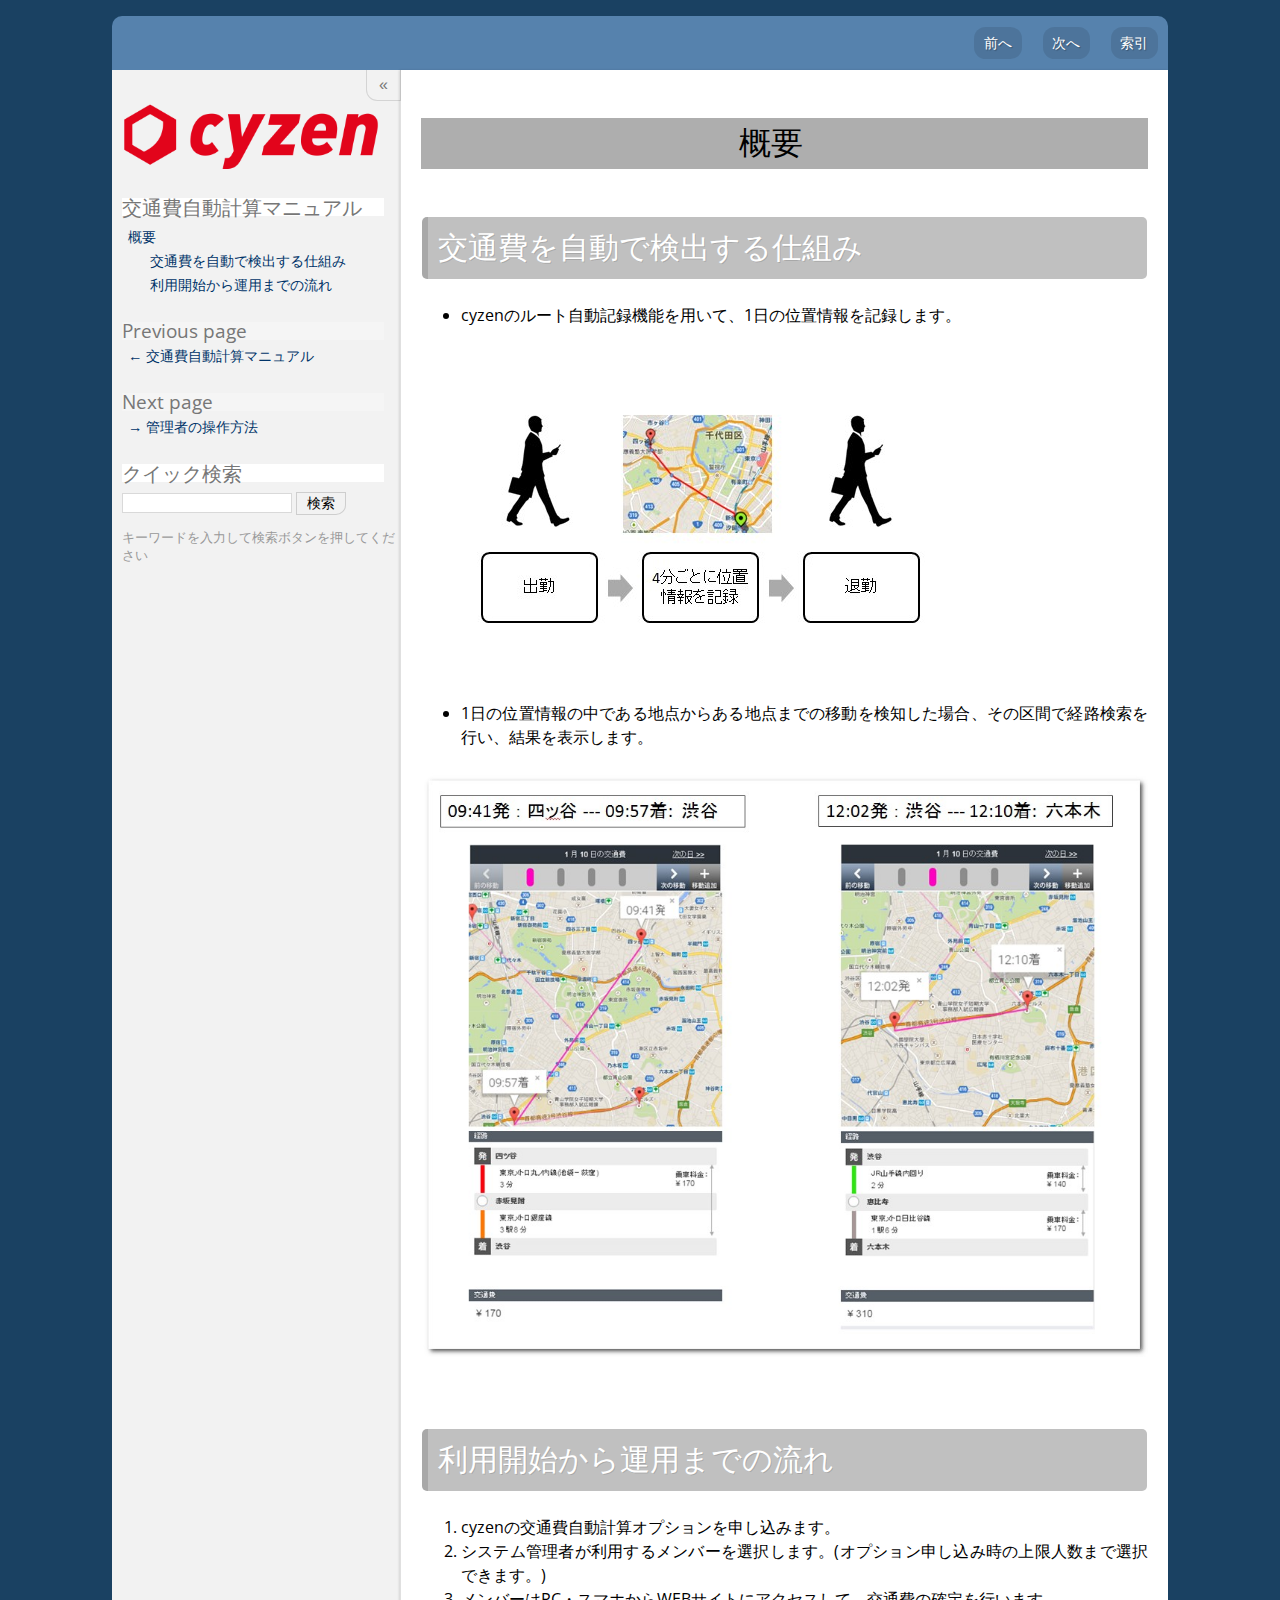
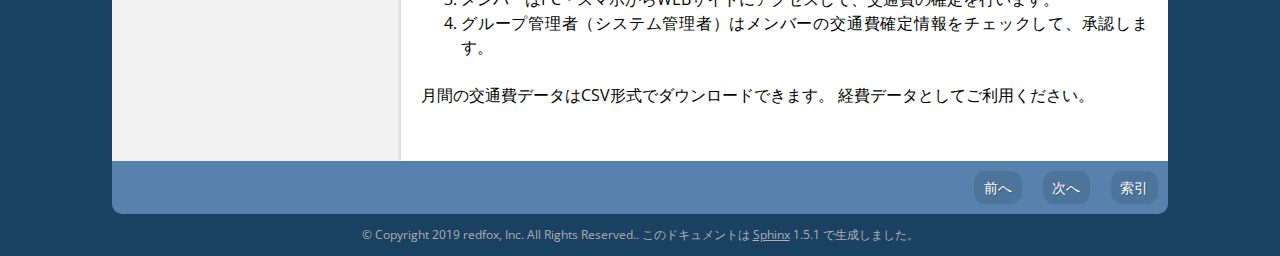
==== commit fe94d42a: "Fixed contents" ====
--- a/chap1.html
+++ b/chap1.html
@@ -195,7 +195,7 @@
     </div>
 
     <div class="footer" role="contentinfo">
-        &#169; Copyright 2018 redfox, Inc. All Rights Reserved..
+        &#169; Copyright 2019 redfox, Inc. All Rights Reserved..
       このドキュメントは <a href="http://sphinx-doc.org/">Sphinx</a> 1.5.1 で生成しました。
     </div>
     <!-- cloud_sptheme 1.4 -->
